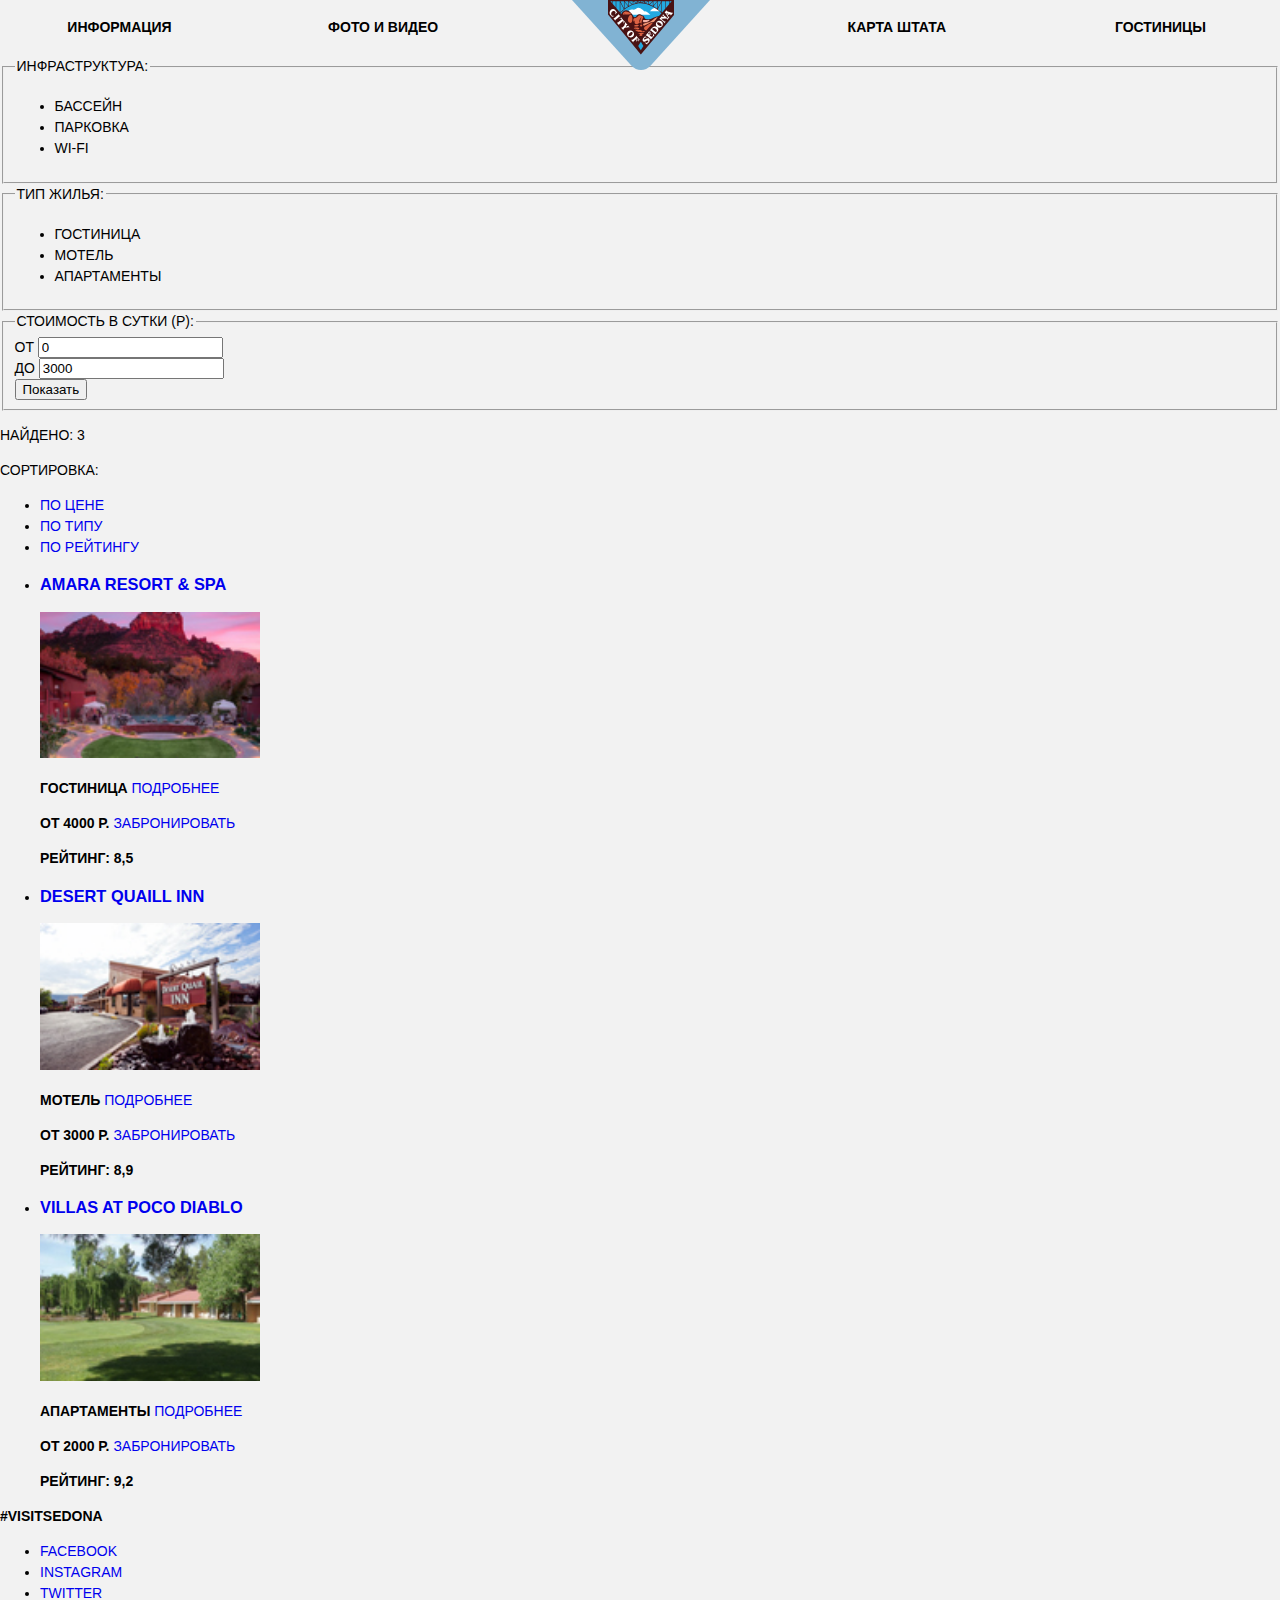
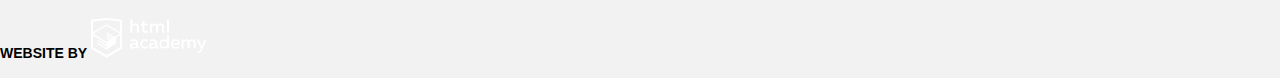
==== hotels.html @ 66eb5d00 "Начали вести историю" ====
<!DOCTYPE html>
<html lang="ru">
<head>
    <meta charset="UTF-8">
    <title>Гостиницы</title>
    <link href="css/style.css" rel="stylesheet">
</head>
<body>
    <header class="main-header">
        <nav class="main-navigation">
            <a class="main-header-logo" href="index.html">
                <img src="img/logo.svg" width="138" height="71" alt="Логотип Седоны">
            </a>
            <ul class="site-navigation">
                <li><a href="#">Информация</a></li>
                <li><a href="#">Фото и видео</a></li>
                <li><a href="#">Карта штата</a></li>
                <li><a href="#">Гостиницы</a></li>
            </ul>
        </nav>
    </header>
    <main>
        <section class="filter">
            <h2 class="visually-hidden">Фильтр</h2>
            <!--Здесь будет форма с фильтрами-->
            <form class="filter" method="get" action="https://echo.htmlacademy.ru">
                <fieldset>
                    <legend>Инфраструктура:</legend>
                    <ul>
                        <li class="filter-option">
                            <input class="visually-hidden filter-input filter-input-checkbox" type="checkbox" name="swimming-pool" id="filter-swimming-pool" checked>
                            <label for="filter-swimming-pool">Бассейн</label>
                        </li>
                        <li class="filter-option">
                            <input class="visually-hidden filter-input filter-input-checkbox" type="checkbox" name="parking" id="filter-parking">
                            <label for="filter-parking">Парковка</label>
                        </li>
                        <li class="filter-option">
                            <input class="visually-hidden filter-input filter-input-checkbox" type="checkbox" name="wi-fi" id="filter-wi-fi">
                            <label for="filter-wi-fi">wi-fi</label>
                        </li>
                    </ul>
                </fieldset>
                <fieldset>
                    <legend>Тип жилья:</legend>
                    <ul>
                        <li class="filter-option">
                            <input class="visually-hidden filter-input filter-input-checkbox" type="checkbox" name="hotel" id="filter-hotel" checked>
                            <label for="filter-hotel">Гостиница</label>
                        </li>
                        <li class="filter-option">
                            <input class="visually-hidden filter-input filter-input-checkbox" type="checkbox" name="motel" id="filter-motel" checked>
                            <label for="filter-motel">Мотель</label>
                        </li>
                        <li class="filter-option">
                            <input class="visually-hidden filter-input filter-input-checkbox" type="checkbox" name="apartments" id="filter-apartments" checked>
                            <label for="filter-apartments">Апартаменты</label>
                        </li>
                    </ul>
                </fieldset>
                <fieldset>
                    <legend>Стоимость в сутки (Р):</legend>
                    <div class="range-filter">
                        <div class="price-controls">
                            <div class="price-min">
                                <label class="price-min-label" for="price-min">от</label>
                                <input class="price-min-input" name="price-min" id="price-min" type="number" value="0" step="100"
                                       placeholder="от 0">
                            </div>
                            <div class="price-max">
                                <label class="price-max-label" for="price-max">до</label>
                                <input class="price-max-input" name="price-max" id="price-max" type="number" value="3000" step="100"
                                       placeholder="до 3000">
                            </div>
                        </div>
                        <div class="range-controls">
                            <div class="scale">
                                <div class="bar"></div>
                            </div>
                            <div class="pin pin-min"></div>
                            <div class="pin pin-max"></div>
                        </div>
                    </div>
                    <button class="range-filter-btn" type="submit">Показать</button>

                </fieldset>
            </form>

        </section>
        <section class="hotels">
            <h2 class="visually-hidden">Список гостиниц</h2>
            <p>Найдено: 3</p>
            <p>Сортировка:</p>
            <ul class="sort-list">
                <li class="sorting-item sorting-item-current"><a href="#">По цене</a></li>
                <li class="sorting-item"><a href="#">По типу</a></li>
                <li class="sorting-item"><a href="#">По рейтингу</a></li>
            </ul>

            <a class="sorting-up"></a>
            <a class="sorting-down" href="#"></a>

            <ul class="hotels-list">
                <li class="hotels-item">
                    <h3>
                        <a href="hotels-item.html">Amara Resort & SPA</a>
                    </h3>

                    <p class="hotels-item-image">
                        <a href="hotels-item.html">
                            <img src="img/hotel-1.jpg" width="220" height="165"
                                 alt="Гостиница «Amara Resort & SPA»">
                        </a>
                    </p>

                    <p class="hotels-item-type">
                        <b>Гостиница</b>
                        <a class="button" href="#">Подробнее</a>
                    </p>

                    <p class="hotels-item-price">
                        <b>От 4000 Р.</b>
                        <a class="button" href="#">Забронировать</a>
                    </p>

                    <p class="rating">
                        <b>Рейтинг: 8,5</b>
                    </p>
                </li>
                <li class="hotels-item">
                    <h3>
                        <a href="search-item.html">Desert Quaill Inn</a>
                    </h3>

                    <p class="hotels-item-image">
                        <a href="hotels-item.html">
                            <img src="img/hotel-2.jpg" width="220" height="165"
                                 alt="Мотель «Desert Quaill Inn»">
                        </a>
                    </p>

                    <p class="hotels-item-type">
                        <b>Мотель</b>
                        <a class="button" href="#">Подробнее</a>
                    </p>

                    <p class="hotels-item-price">
                        <b>От 3000 Р.</b>
                        <a class="button" href="#">Забронировать</a>
                    </p>

                    <p class="rating">
                        <b>Рейтинг: 8,9</b>
                    </p>
                </li>
                <li class="hotels-item">
                    <h3>
                        <a href="search-item.html">Villas at Poco Diablo</a>
                    </h3>

                    <p class="hotels-item-image">
                        <a href="hotels-item.html">
                            <img src="img/hotel-3.jpg" width="220" height="165"
                                 alt="Апартаменты  «Villas at Poco Diablo»">
                        </a>
                    </p>

                    <p class="hotels-item-type">
                        <b>Апартаменты</b>
                        <a class="button" href="#">Подробнее</a>
                    </p>

                    <p class="hotels-item-price">
                        <b>От 2000 Р.</b>
                        <a class="button" href="#">Забронировать</a>
                    </p>

                    <p class="rating">
                        <b>Рейтинг: 9,2</b>
                    </p>
                </li>
            </ul>
        </section>
    </main>
    <footer class="main-footer">
        <p class="hash-tag">
            <b>#visitsedona</b>
        </p>

        <div class="footer-social">
            <ul>
                <li><a class="social-button" href="#">Facebook</a></li>
                <li><a class="social-button" href="#">Instagram</a></li>
                <li><a class="social-button" href="#">Twitter</a></li>
            </ul>
        </div>

        <p class="copyright">
        <b>Website by</b>
            <a href="https://htmlacademy.ru">
                <img src="img/htmlacademy.svg" width="115" height="40" alt="Логотип HTML Academy">
            </a>
        </p>
    </footer>
</body>
</html>
---- css/style.css ----
body {
    margin: 0;
    padding: 0;

    font-family: "PT Sans", Arial, sans-serif;
    font-size: 14px;
    line-height: 21px;
    font-weight: normal;
    color: #000000;
    text-transform: uppercase;

    background-color: #f2f2f2;
}

.visually-hidden {
    position: absolute;
    width: 1px;
    height: 1px;
    margin:-1px;
    border: 0;
    padding: 0;
    clip:rect(0 0 0 0);
    overflow:hidden;
}

a {
    text-decoration: none;
}

img {
    max-width: 100%;
    height: auto;
}

.wrapper {
    background-color: #ffffff;
    width: 1200px;
    margin: 0 auto;
    box-shadow: 0 5px 15px rgba(0, 1, 1, 0.2);
}

.main-header-logo {
     position: absolute;
     left: calc(50% - 68px);
 }

.site-navigation {
    margin: 0;
    padding: 0;

    display: flex;
    justify-content: space-between;

    list-style: none;
}

.site-navigation li {
    width: 239px;
    height: 56px;
    text-align: center;
    padding-top: 14px;
    box-sizing: border-box;
}

.site-navigation li:nth-child(2) {
    margin-right: 250px;
}

.site-navigation a {
    color: #000000;
    font-weight: bold;
    line-height: 26px;
}

.intro-description {
    background-image: url("../img/background.jpg");

    background-repeat: no-repeat;
    background-position: center -55px;
    text-align: center;
}

.intro-description img {
    margin-top: 75px;
    padding-bottom: 18px;
}

.polygon {
    margin-bottom: 60px;
    width: 1200px;
    height: 57px;

    background-image: url("../img/polygon.svg");
    background-size: cover;
}

.main-title {
    margin: 0;
    margin-bottom: 30px;
    font-size: 21px;
    line-height: 26px;
    font-weight: bold;
    text-align: center;
}

/*Списое преимуществ*/

.advantages-title {
    margin: 0;
    margin-bottom: 50px;

    line-height: 26px;
    text-align: center;
}

.advantages-list {
    margin: 0;
    padding: 0;
    color: #000000;
    list-style: none;
}

.advantages-list-main {
    color: #ffffff;
}

.advantages-list-wrapper {
    display: flex;
    height: 256px;
}

.advantages-list {
    margin-bottom: 50px;
    display: flex;
    flex-wrap: wrap;
}

.advantages-list h3 {
    margin: 0 0 25px;
    font-size: 21px;
}

.advantages-list-main-wrapper {
    box-sizing: border-box;
    padding: 45px;
    text-align: center;
    background-color: #81b3d2;
    width: 400px;
    min-height: 256px;
}

.number {
    display: block;
    margin-bottom: 23px;
}

.advantages-list-main-wrapper p {
    margin: 0;
}

.advantages-list-more {
    list-style: none;
    display: flex;
    color: #000000;
    margin: 0;
    padding: 0;
}

.advantages-list-more-item {
    margin-bottom: 70px;
    padding-top: 160px;
    width: 400px;

    text-align: center;
}

.accommodation {
    background-image: url("../img/accommodation.svg");
    background-repeat: no-repeat;
    background-position: center 60px;
}

.food {
    background-image: url("../img/food.svg");
    background-repeat: no-repeat;
    background-position: center 60px;
}

.souvenirs {
    background-image: url("../img/souvenirs.svg");
    background-repeat: no-repeat;
    background-position: center 60px;
}

.advantages-list-grey {
    padding-top: 45px;
    box-sizing: border-box;
    width: 400px;
    height: 256px;
    background-color: #eeeeee;
    text-align: center;
}

.advantages-list-grey p {
    margin: 0;
}

.booking {
    position: relative;
}

.booking-main-title {
    margin: 0;
    margin-bottom: 20px;
    font-size: 30px;
    line-height: 36px;
    text-align: center;
}

.booking-title {
    margin: 0;
    margin-bottom: 50px;
    text-align: center;
    line-height: 24px;
}

.booking-button {
    box-sizing: border-box;
    width: 568px;
    height: 85px;

    color: #ffffff;
    vertical-align: middle;
    font: inherit;
    font-size: 21px;
    line-height: 26px;
    font-weight: bold;
    text-transform: uppercase;

    border: none;
    background-color: #766357;
}

.form-wrapper {
    position: absolute;

}

.booking-form {
    width: 568px;
    height: 395px;
    background-color: #ffffff;
    margin: 0 auto;
}

.booking-item {
    margin: 0;
}

.footer {
    display: flex;
    justify-content: space-around;
    width: 100%;
    position: absolute;
    left: 0;
    bottom: 4px;
}

.footer-wrapper {
    position: relative;
}
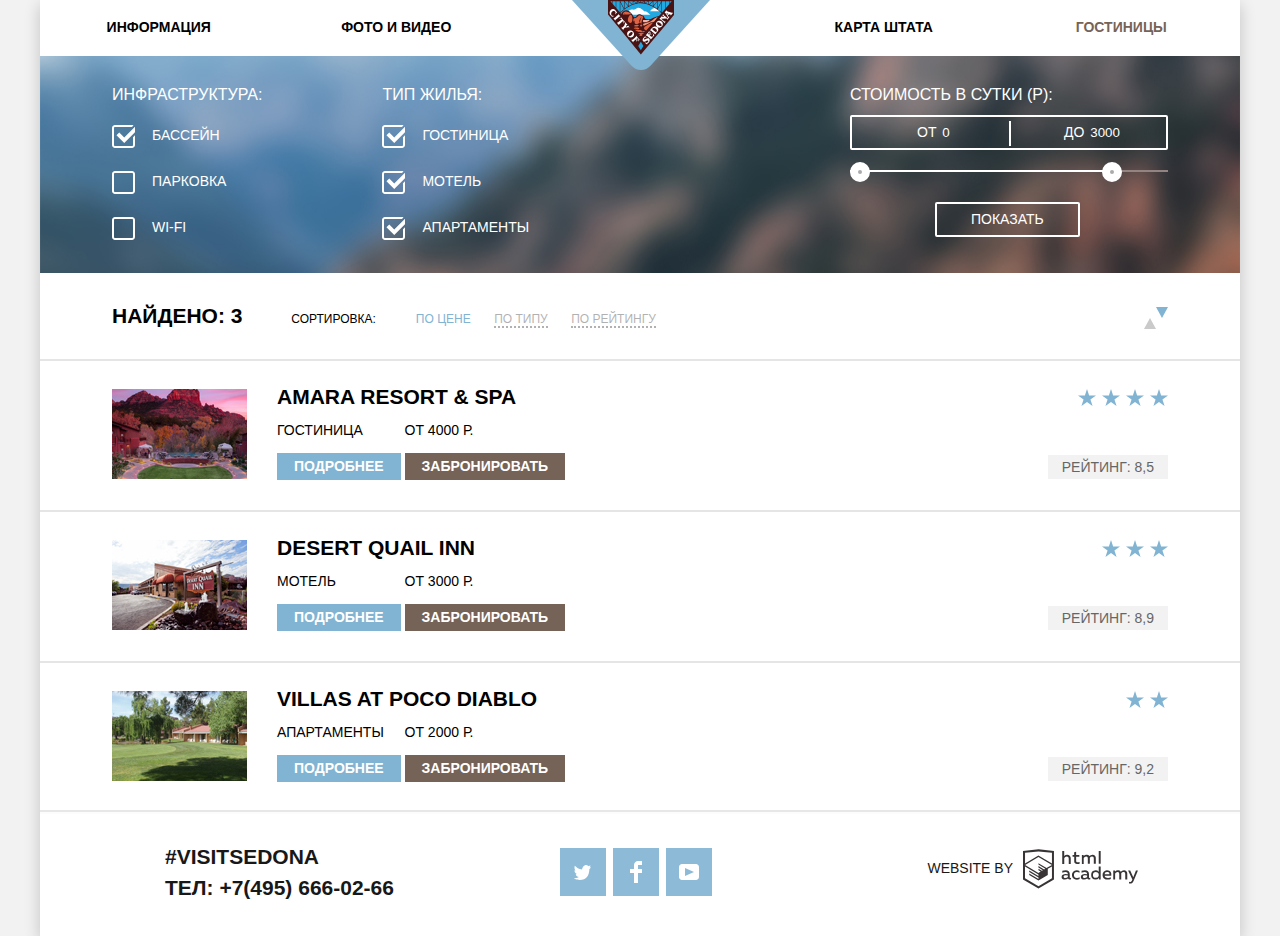
==== commit eeb5d820: "Добавила стили наведения, фокуса и активного состояния" ====
--- a/hotels.html
+++ b/hotels.html
@@ -5,202 +5,232 @@
     <title>Гостиницы</title>
     <link href="css/style.css" rel="stylesheet">
 </head>
-<body>
-    <header class="main-header">
-        <nav class="main-navigation">
-            <a class="main-header-logo" href="index.html">
-                <img src="img/logo.svg" width="138" height="71" alt="Логотип Седоны">
-            </a>
-            <ul class="site-navigation">
-                <li><a href="#">Информация</a></li>
-                <li><a href="#">Фото и видео</a></li>
-                <li><a href="#">Карта штата</a></li>
-                <li><a href="#">Гостиницы</a></li>
-            </ul>
-        </nav>
-    </header>
-    <main>
-        <section class="filter">
-            <h2 class="visually-hidden">Фильтр</h2>
-            <!--Здесь будет форма с фильтрами-->
-            <form class="filter" method="get" action="https://echo.htmlacademy.ru">
-                <fieldset>
-                    <legend>Инфраструктура:</legend>
-                    <ul>
-                        <li class="filter-option">
-                            <input class="visually-hidden filter-input filter-input-checkbox" type="checkbox" name="swimming-pool" id="filter-swimming-pool" checked>
-                            <label for="filter-swimming-pool">Бассейн</label>
-                        </li>
-                        <li class="filter-option">
-                            <input class="visually-hidden filter-input filter-input-checkbox" type="checkbox" name="parking" id="filter-parking">
-                            <label for="filter-parking">Парковка</label>
-                        </li>
-                        <li class="filter-option">
-                            <input class="visually-hidden filter-input filter-input-checkbox" type="checkbox" name="wi-fi" id="filter-wi-fi">
-                            <label for="filter-wi-fi">wi-fi</label>
-                        </li>
-                    </ul>
-                </fieldset>
-                <fieldset>
-                    <legend>Тип жилья:</legend>
-                    <ul>
-                        <li class="filter-option">
-                            <input class="visually-hidden filter-input filter-input-checkbox" type="checkbox" name="hotel" id="filter-hotel" checked>
-                            <label for="filter-hotel">Гостиница</label>
-                        </li>
-                        <li class="filter-option">
-                            <input class="visually-hidden filter-input filter-input-checkbox" type="checkbox" name="motel" id="filter-motel" checked>
-                            <label for="filter-motel">Мотель</label>
-                        </li>
-                        <li class="filter-option">
-                            <input class="visually-hidden filter-input filter-input-checkbox" type="checkbox" name="apartments" id="filter-apartments" checked>
-                            <label for="filter-apartments">Апартаменты</label>
-                        </li>
-                    </ul>
-                </fieldset>
-                <fieldset>
-                    <legend>Стоимость в сутки (Р):</legend>
-                    <div class="range-filter">
-                        <div class="price-controls">
-                            <div class="price-min">
-                                <label class="price-min-label" for="price-min">от</label>
-                                <input class="price-min-input" name="price-min" id="price-min" type="number" value="0" step="100"
-                                       placeholder="от 0">
-                            </div>
-                            <div class="price-max">
-                                <label class="price-max-label" for="price-max">до</label>
-                                <input class="price-max-input" name="price-max" id="price-max" type="number" value="3000" step="100"
-                                       placeholder="до 3000">
-                            </div>
-                        </div>
-                        <div class="range-controls">
-                            <div class="scale">
-                                <div class="bar"></div>
-                            </div>
-                            <div class="pin pin-min"></div>
-                            <div class="pin pin-max"></div>
-                        </div>
-                    </div>
-                    <button class="range-filter-btn" type="submit">Показать</button>
-
-                </fieldset>
-            </form>
-
-        </section>
-        <section class="hotels">
-            <h2 class="visually-hidden">Список гостиниц</h2>
-            <p>Найдено: 3</p>
-            <p>Сортировка:</p>
-            <ul class="sort-list">
-                <li class="sorting-item sorting-item-current"><a href="#">По цене</a></li>
-                <li class="sorting-item"><a href="#">По типу</a></li>
-                <li class="sorting-item"><a href="#">По рейтингу</a></li>
-            </ul>
-
-            <a class="sorting-up"></a>
-            <a class="sorting-down" href="#"></a>
-
-            <ul class="hotels-list">
-                <li class="hotels-item">
-                    <h3>
-                        <a href="hotels-item.html">Amara Resort & SPA</a>
-                    </h3>
-
-                    <p class="hotels-item-image">
-                        <a href="hotels-item.html">
-                            <img src="img/hotel-1.jpg" width="220" height="165"
-                                 alt="Гостиница «Amara Resort & SPA»">
+<body class="inner-page">
+    <div class="wrapper">
+        <header class="main-header">
+            <nav class="main-navigation">
+                <a href="index.html" class="main-header-logo">
+                    <img src="img/logo.svg" width="138" height="71" alt="Логотип Седоны">
+                </a>
+                <ul class="site-navigation">
+                    <li><a href="#">Информация</a></li>
+                    <li><a href="#">Фото и видео</a></li>
+                    <li><a href="#">Карта штата</a></li>
+                    <li><a href="hotels.html" class="current">Гостиницы</a></li>
+                </ul>
+            </nav>
+        </header>
+        <main>
+            <section class="filter">
+                <h2 class="visually-hidden">Фильтр</h2>
+                <form class="filter-form" method="get" action="https://echo.htmlacademy.ru">
+                    <fieldset class="fieldset infrastructure">
+                        <legend>Инфраструктура:</legend>
+                        <ul>
+                            <li class="filter-option">
+                                <input class="visually-hidden filter-input filter-input-checkbox" type="checkbox" name="swimming-pool" id="filter-swimming-pool" checked>
+                                <label for="filter-swimming-pool">Бассейн</label>
+                            </li>
+                            <li class="filter-option">
+                                <input class="visually-hidden filter-input filter-input-checkbox" type="checkbox" name="parking" id="filter-parking">
+                                <label for="filter-parking">Парковка</label>
+                            </li>
+                            <li class="filter-option">
+                                <input class="visually-hidden filter-input filter-input-checkbox" type="checkbox" name="wi-fi" id="filter-wi-fi">
+                                <label for="filter-wi-fi">wi-fi</label>
+                            </li>
+                        </ul>
+                    </fieldset>
+                    <fieldset class="fieldset accommodation-type">
+                        <legend>Тип жилья:</legend>
+                        <ul>
+                            <li class="filter-option">
+                                <input class="visually-hidden filter-input filter-input-checkbox" type="checkbox" name="hotel" id="filter-hotel" checked>
+                                <label for="filter-hotel">Гостиница</label>
+                            </li>
+                            <li class="filter-option">
+                                <input class="visually-hidden filter-input filter-input-checkbox" type="checkbox" name="motel" id="filter-motel" checked>
+                                <label for="filter-motel">Мотель</label>
+                            </li>
+                            <li class="filter-option">
+                                <input class="visually-hidden filter-input filter-input-checkbox" type="checkbox" name="apartments" id="filter-apartments" checked>
+                                <label for="filter-apartments">Апартаменты</label>
+                            </li>
+                        </ul>
+                    </fieldset>
+                    <fieldset class="fieldset cost">
+                        <legend>Стоимость в сутки (Р):</legend>
+                        <div class="range-filter">
+                            <div class="price-controls">
+                                <div class="price-min">
+                                    <label class="price-min-label" for="price-min">от</label>
+                                    <input class="price-min-input" name="price-min" id="price-min" type="text" value="0"
+                                           placeholder="от 0">
+                                </div>
+                                <div class="price-max">
+                                    <label class="price-max-label" for="price-max">до</label>
+                                    <input class="price-max-input" name="price-max" id="price-max" type="text" value="3000"
+                                           placeholder="до 3000">
+                                </div>
+                            </div>
+                            <div class="range-controls">
+                                <div class="scale"></div>
+                                <span class="pin pin-min"></span>
+                                <span class="pin pin-max"></span>
+                            </div>
+                        </div>
+                        <button class="range-filter-btn" type="submit">Показать</button>
+                    </fieldset>
+                </form>
+            </section>
+            <section class="hotels">
+                <div class="sorting-block">
+                    <h2 class="visually-hidden">Список гостиниц</h2>
+                    <p class="search-result">Найдено: 3</p>
+                    <div class="sorting">
+                        <p>Сортировка:</p>
+                        <ul class="sort-list">
+                            <li class="sorting-item sorting-item-current"><a href="#">По цене</a></li>
+                            <li class="sorting-item"><a href="#">По типу</a></li>
+                            <li class="sorting-item"><a href="#">По рейтингу</a></li>
+                        </ul>
+                    </div>
+                    <div class="arrows">
+                        <button class="sorting-button sorting-up"></button><button class="sorting-button sorting-down"></button>
+
+                    </div>
+                </div>
+
+                <ul class="hotels-list">
+                    <li class="hotels-item">
+                        <div class="hotel-info">
+                            <div class="hotels-item-image">
+                                <img src="img/hotel-1.jpg" width="135" height="90"
+                                     alt="Гостиница «Amara Resort & SPA»">
+                            </div>
+                            <div class="info">
+                                <h3>
+                                    <a href="#" class="hotels-item-name">Amara Resort & SPA</a>
+                                </h3>
+
+                                <p class="hotels-item-type">
+                                    <b>Гостиница</b>
+                                    <a class="button" href="#">Подробнее</a>
+                                </p>
+
+                                <p class="hotels-item-price">
+                                    <b>От 4000 Р.</b>
+                                    <a class="button" href="#">Забронировать</a>
+                                </p>
+                            </div>
+                        </div>
+
+                        <div class="rating">
+                            <div class="stars">
+                                <img src="img/star.svg" alt="Категория 4 звезды">
+                                <img src="img/star.svg" alt="">
+                                <img src="img/star.svg" alt="">
+                                <img src="img/star.svg" alt="">
+                            </div>
+                            <b>Рейтинг: 8,5</b>
+                        </div>
+                    </li>
+                    <li class="hotels-item">
+                        <div class="hotel-info">
+                            <div class="hotels-item-image">
+                                <img src="img/hotel-2.jpg" width="135" height="90"
+                                     alt="Мотель «Desert Quail Inn»">
+                            </div>
+                            <div class="info">
+                                <h3>
+                                    <a href="#" class="hotels-item-name">Desert Quail Inn</a>
+                                </h3>
+
+                                <p class="hotels-item-type">
+                                    <b>Мотель</b>
+                                    <a class="button" href="#">Подробнее</a>
+                                </p>
+
+                                <p class="hotels-item-price">
+                                    <b>От 3000 Р.</b>
+                                    <a class="button" href="#">Забронировать</a>
+                                </p>
+                            </div>
+                        </div>
+
+                        <div class="rating">
+                            <div class="stars">
+                                <img src="img/star.svg" alt="Категория 3 звезды">
+                                <img src="img/star.svg" alt="">
+                                <img src="img/star.svg" alt="">
+                            </div>
+                            <b>Рейтинг: 8,9</b>
+                        </div>
+                    </li>
+                    <li class="hotels-item">
+                        <div class="hotel-info">
+                            <div class="hotels-item-image">
+                                <img src="img/hotel-3.jpg" width="135" height="90"
+                                     alt="Апартаменты  «Villas at Poco Diablo»">
+                            </div>
+                            <div class="info">
+                                <h3>
+                                    <a href="#" class="hotels-item-name">Villas at Poco Diablo</a>
+                                </h3>
+
+                                <p class="hotels-item-type">
+                                    <b>Апартаменты</b>
+                                    <a class="button" href="#">Подробнее</a>
+                                </p>
+
+                                <p class="hotels-item-price">
+                                    <b>От 2000 Р.</b>
+                                    <a class="button" href="#">Забронировать</a>
+                                </p>
+                            </div>
+                        </div>
+
+                        <div class="rating">
+                            <div class="stars">
+                                <img src="img/star.svg" alt="Категория 2 звезды">
+                                <img src="img/star.svg" alt="">
+                            </div>
+                            <b>Рейтинг: 9,2</b>
+                        </div>
+                    </li>
+                </ul>
+            </section>
+        </main>
+        <div class="footer-container">
+            <footer class="footer">
+                <div class="footer-content">
+                    <div class="contacts">
+                        <p class="hash-tag">#visitsedona</p>
+                        <p>Тел: +7(495) 666-02-66</p>
+                    </div>
+                    <div class="footer-social">
+                        <ul>
+                            <li><a class="social-button" href="#">
+                                <img src="img/twitter.svg" alt="Twitter" width="17" height="15">
+                            </a></li>
+                            <li><a class="social-button" href="#">
+                                <img src="img/facebook.svg" alt="Facebook" width="12" height="22">
+                            </a></li>
+                            <li><a class="social-button" href="#"><span class="visually-hidden">Twitter</span>
+                                <img src="img/youtube.svg" width="20" height="16" alt="YouTube">
+                            </a></li>
+                        </ul>
+                    </div>
+
+                    <div class="copyright">
+                        <p>Website by</p>
+                        <a href="https://htmlacademy.ru"class="academy-logo">
+                            <svg xmlns="http://www.w3.org/2000/svg" viewBox="0 0 108.08 36.85"><path d="M44.61,26.88a2,2,0,0,0,.55-0.1v1.33a3.25,3.25,0,0,1-1.18.21,1.67,1.67,0,0,1-1.67-1,4.84,4.84,0,0,1-3.14,1.08c-1.51,0-2.91-.83-2.91-2.55,0-2.13,2-2.79,3.71-2.79a11.08,11.08,0,0,1,2.17.25v-0.3c0-1-.76-1.77-2.19-1.77a7.42,7.42,0,0,0-3,.64v-1.7a10.21,10.21,0,0,1,3.19-.55c2.36,0,3.81,1.12,3.81,3.65v3a0.54,0.54,0,0,0,.49.59h0.17Zm-6.44-1.13A1.35,1.35,0,0,0,39.63,27h0.11a3.39,3.39,0,0,0,2.41-1V24.58a9.72,9.72,0,0,0-1.81-.21c-1,0-2.16.33-2.16,1.38h0Zm12.36-6.11a5,5,0,0,1,2.57.64V22a4.08,4.08,0,0,0-2.3-.7,2.75,2.75,0,1,0,0,5.49,5,5,0,0,0,2.43-.64v1.71a6.27,6.27,0,0,1-2.76.57A4.21,4.21,0,0,1,46,24.51q0-.21,0-0.41a4.32,4.32,0,0,1,4.18-4.46h0.38Zm12.17,7.24a2,2,0,0,0,.55-0.1v1.33a3.25,3.25,0,0,1-1.18.21,1.67,1.67,0,0,1-1.67-1,4.84,4.84,0,0,1-3.14,1.08c-1.51,0-2.91-.83-2.91-2.55,0-2.13,2-2.79,3.71-2.79a11.08,11.08,0,0,1,2.17.25v-0.3c0-1-.76-1.77-2.19-1.77a7.42,7.42,0,0,0-3,.64v-1.7a10.21,10.21,0,0,1,3.19-.55c2.36,0,3.81,1.12,3.81,3.65v3a0.54,0.54,0,0,0,.49.59h0.17Zm-6.44-1.13A1.35,1.35,0,0,0,57.73,27h0.11a3.39,3.39,0,0,0,2.41-1V24.58a9.72,9.72,0,0,0-1.81-.21c-1.06,0-2.16.33-2.16,1.38h0ZM73,16V28.2H71.35V26.88a3.88,3.88,0,0,1-3.19,1.54,4.4,4.4,0,0,1,0-8.78,3.81,3.81,0,0,1,3,1.3V16H73Zm-4.53,5.22a2.76,2.76,0,1,0,0,5.52A2.86,2.86,0,0,0,71.15,25V23A2.91,2.91,0,0,0,68.49,21.27ZM79,19.64c3.31,0,4.46,2.68,3.92,5.09H76.7c0.21,1.5,1.67,2.11,3.19,2.11a6.11,6.11,0,0,0,2.64-.59v1.6a7.14,7.14,0,0,1-3,.57C77,28.42,74.78,27,74.78,24a4.18,4.18,0,0,1,4-4.39H79Zm0.09,1.54a2.28,2.28,0,0,0-2.44,2.1v0.06H81.3A2,2,0,0,0,79.13,21.18Zm5.73,7V19.87h1.65v1a3.81,3.81,0,0,1,2.78-1.27A2.86,2.86,0,0,1,91.89,21a4.12,4.12,0,0,1,2.91-1.33A3.06,3.06,0,0,1,98,23V28.2h-1.9V23.05a1.59,1.59,0,0,0-1.42-1.75H94.42a2.8,2.8,0,0,0-2.07,1.12V28.2h-1.9V23.05A1.59,1.59,0,0,0,89,21.31H88.8a3,3,0,0,0-2.21,1.29v5.63H84.86Zm21.31-8.33h1.9l-3.91,9.46c-0.9,2.17-2.09,2.86-3.35,2.86a4.76,4.76,0,0,1-1.1-.14V30.46a2.86,2.86,0,0,0,.85.12c0.9,0,1.58-.64,2.07-1.9l0.17-.42-4-8.4h2l2.86,6.29ZM38.73,1.46V6.22a3.81,3.81,0,0,1,2.7-1.14,3.25,3.25,0,0,1,3.44,3.4v5.15H43V8.72a1.81,1.81,0,0,0-1.61-2h-0.3a2.93,2.93,0,0,0-2.32,1.39v5.52h-1.9V1.46h1.9ZM49.94,2.31v3h3V6.91h-3v3.81c0,1.1.5,1.46,1.58,1.46a4.49,4.49,0,0,0,1.69-.33v1.6A6.8,6.8,0,0,1,51,13.8a2.55,2.55,0,0,1-2.86-2.74V6.89H46.58V5.26h1.5V2.74Zm5.4,11.31V5.28H57v1A3.81,3.81,0,0,1,59.77,5a2.86,2.86,0,0,1,2.6,1.33A4.12,4.12,0,0,1,65.28,5,3.06,3.06,0,0,1,68.44,8.4v5.21h-1.9V8.46a1.59,1.59,0,0,0-1.42-1.75H64.89a2.8,2.8,0,0,0-2.07,1.12v5.78h-1.9V8.46A1.59,1.59,0,0,0,59.5,6.71H59.27A3,3,0,0,0,57.06,8v5.63H55.34ZM71.17,1.45H73V13.6H71.17V1.45ZM14.71,0H14.55L0,1.54V28.21l14.55,8.66,14.55-8.66V1.54Zm12.5,27.1L14.55,34.64,1.9,27.12V16.18l12.59,7.5V25L5.86,19.9v1.31l8.68,5.21v1.39L5.87,22.65V24l8.68,5.21,8.75-5.24V18.31L27.2,16V27.12Zm0-12.53-3.48,2-1.6,1L14.51,13v1.31L21,18.23H21l-0.14.09-1,.54-5.37-3.2V17l4.24,2.52-1,.67-3.2-1.9v1.31l2.1,1.24L14.5,22.1,2,14.65,14.51,7.11Zm0-1.32L14.49,5.76,1.91,13.25v-10L14.56,1.92,27.21,3.25v10h0Z" transform="translate(0 -0.02)" fill="#231f20"/></svg>
                         </a>
-                    </p>
-
-                    <p class="hotels-item-type">
-                        <b>Гостиница</b>
-                        <a class="button" href="#">Подробнее</a>
-                    </p>
-
-                    <p class="hotels-item-price">
-                        <b>От 4000 Р.</b>
-                        <a class="button" href="#">Забронировать</a>
-                    </p>
-
-                    <p class="rating">
-                        <b>Рейтинг: 8,5</b>
-                    </p>
-                </li>
-                <li class="hotels-item">
-                    <h3>
-                        <a href="search-item.html">Desert Quaill Inn</a>
-                    </h3>
-
-                    <p class="hotels-item-image">
-                        <a href="hotels-item.html">
-                            <img src="img/hotel-2.jpg" width="220" height="165"
-                                 alt="Мотель «Desert Quaill Inn»">
-                        </a>
-                    </p>
-
-                    <p class="hotels-item-type">
-                        <b>Мотель</b>
-                        <a class="button" href="#">Подробнее</a>
-                    </p>
-
-                    <p class="hotels-item-price">
-                        <b>От 3000 Р.</b>
-                        <a class="button" href="#">Забронировать</a>
-                    </p>
-
-                    <p class="rating">
-                        <b>Рейтинг: 8,9</b>
-                    </p>
-                </li>
-                <li class="hotels-item">
-                    <h3>
-                        <a href="search-item.html">Villas at Poco Diablo</a>
-                    </h3>
-
-                    <p class="hotels-item-image">
-                        <a href="hotels-item.html">
-                            <img src="img/hotel-3.jpg" width="220" height="165"
-                                 alt="Апартаменты  «Villas at Poco Diablo»">
-                        </a>
-                    </p>
-
-                    <p class="hotels-item-type">
-                        <b>Апартаменты</b>
-                        <a class="button" href="#">Подробнее</a>
-                    </p>
-
-                    <p class="hotels-item-price">
-                        <b>От 2000 Р.</b>
-                        <a class="button" href="#">Забронировать</a>
-                    </p>
-
-                    <p class="rating">
-                        <b>Рейтинг: 9,2</b>
-                    </p>
-                </li>
-            </ul>
-        </section>
-    </main>
-    <footer class="main-footer">
-        <p class="hash-tag">
-            <b>#visitsedona</b>
-        </p>
-
-        <div class="footer-social">
-            <ul>
-                <li><a class="social-button" href="#">Facebook</a></li>
-                <li><a class="social-button" href="#">Instagram</a></li>
-                <li><a class="social-button" href="#">Twitter</a></li>
-            </ul>
+                    </div>
+                </div>
+            </footer>
         </div>
-
-        <p class="copyright">
-        <b>Website by</b>
-            <a href="https://htmlacademy.ru">
-                <img src="img/htmlacademy.svg" width="115" height="40" alt="Логотип HTML Academy">
-            </a>
-        </p>
-    </footer>
+    </div>
 </body>
-</html>+</html>
--- a/css/style.css
+++ b/css/style.css
@@ -1,4 +1,5 @@
 body {
+    box-sizing: border-box;
     margin: 0;
     padding: 0;
 
@@ -25,6 +26,7 @@
 
 a {
     text-decoration: none;
+    color: #000000;
 }
 
 img {
@@ -62,6 +64,11 @@
     box-sizing: border-box;
 }
 
+.site-navigation a:hover,
+.site-navigation a:focus {
+    color: #81b3d2;
+}
+
 .site-navigation li:nth-child(2) {
     margin-right: 250px;
 }
@@ -95,8 +102,7 @@
 }
 
 .main-title {
-    margin: 0;
-    margin-bottom: 30px;
+    margin: 0 0 30px;
     font-size: 21px;
     line-height: 26px;
     font-weight: bold;
@@ -106,8 +112,7 @@
 /*Списое преимуществ*/
 
 .advantages-title {
-    margin: 0;
-    margin-bottom: 50px;
+    margin: 0 0 50px;
 
     line-height: 26px;
     text-align: center;
@@ -210,23 +215,23 @@
 }
 
 .booking-main-title {
-    margin: 0;
-    margin-bottom: 20px;
+    margin: 0 0 20px;
     font-size: 30px;
     line-height: 36px;
     text-align: center;
 }
 
 .booking-title {
-    margin: 0;
-    margin-bottom: 50px;
+    margin: 0 0 50px;
     text-align: center;
     line-height: 24px;
 }
 
 .booking-button {
+    display: block;
+    margin: 0 auto;
     box-sizing: border-box;
-    width: 568px;
+    width: 565px;
     height: 85px;
 
     color: #ffffff;
@@ -241,31 +246,703 @@
     background-color: #766357;
 }
 
-.form-wrapper {
-    position: absolute;
-
-}
-
-.booking-form {
-    width: 568px;
+.booking-button:hover,
+.booking-button:focus {
+    background-color: #604e43;
+}
+
+.booking-button:active {
+    color: rgba(255,255,255,.3);
+    background-color: #503e33;
+}
+
+.search-form {
+    width: 565px;
     height: 395px;
+    position: absolute;
+    left: 50%;
+    margin-left: -282px;
     background-color: #ffffff;
+}
+
+.search {
     margin: 0 auto;
+    padding-top: 25px;
+    width: 460px;
 }
 
 .booking-item {
-    margin: 0;
+    position: relative;
+    display: flex;
+    justify-content: space-between;
+    margin: 30px 0 0;
+}
+
+.booking-item label {
+    width: 112px;
+    padding-top: 8px;
+    line-height: 26px;
+    font-weight: bold;
+}
+
+.booking-item input {
+    display: block;
+    padding-left: 10px;
+    font: inherit;
+    text-transform: uppercase;
+    font-weight: bold;
+    background-color: #f2f2f2;
+    border: none;
+}
+
+.booking-item input:hover {
+    background-color: #ebebeb;
+}
+
+.booking-item input:focus {
+    background-color: #ffffff;
+    outline: 2px solid #e5e5e5;
+}
+
+.booking-item input::-webkit-input-placeholder{
+    color: #000000;
+}
+
+.date input {
+    box-sizing: border-box;
+    width: 346px;
+    height: 38px;
+}
+
+.calendar {
+    position: absolute;
+    top: 5px;
+    left: 430px;
+    width: 21px;
+    height: 22px;
+    fill: #a9a9a9;
+}
+
+.calendar:hover,
+.calendar:focus {
+    fill: #000000;
+}
+
+.calendar:active {
+    fill: #81b3d2;
+}
+
+.guests {
+    width: 100%;
+    display: flex;
+    justify-content: space-between;
+}
+
+.guests input {
+    width: 112px;
+    text-align: center;
+}
+
+.adults {
+    width: 230px;
+}
+
+.children {
+    width: 180px;
+}
+
+.guests input {
+    box-sizing: border-box;
+    padding: 0;
+    width: 115px;
+    height: 38px;
+}
+
+.guest-button {
+    position: relative;
+    width: 11px;
+    height: 11px;
+    border: none;
+    background-color: transparent;
+}
+
+.adults .guest-remove {
+    position: absolute;
+    top: 13px;
+    left: 125px;
+}
+
+.guest-remove::before {
+    content: "";
+    position: absolute;
+    top: 4px;
+    left: 0;
+    width: 11px;
+    height: 3px;
+    background-color: #a9a9a9;
+}
+
+.guest-remove:hover::before,
+.guest-add:hover::before,
+.guest-add:hover::after,
+.guest-remove:focus::before,
+.guest-add:focus::before,
+.guest-add:focus::after{
+    background-color: #000000;
+}
+
+.guest-remove:active::before,
+.guest-add:active::before,
+.guest-add:active::after {
+    background-color: #81b3d2;
+}
+
+.adults .guest-add {
+    position: absolute;
+    top: 13px;
+    left: 200px;
+}
+
+.children .guest-remove {
+    position: absolute;
+    top: 13px;
+    left: 75px;
+}
+
+.children .guest-add {
+    position: absolute;
+    top: 13px;
+    left: 150px;
+}
+
+.guest-add::before {
+    content: "";
+    position: absolute;
+    top: 4px;
+    left: 0;
+    width: 11px;
+    height: 3px;
+    background-color: #a9a9a9;
+}
+
+.guest-add::after {
+    content: "";
+    position: absolute;
+    top: 4px;
+    left: 0;
+    width: 11px;
+    height: 3px;
+    background-color: #a9a9a9;
+    transform: rotate(90deg);
+}
+
+.search-button {
+    width: 100%;
+    height: 60px;
+    margin-top: 53px;
+
+    font: inherit;
+    font-size: 21px;
+    line-height: 26px;
+    font-weight: bold;
+    text-transform: uppercase;
+    color: #ffffff;
+
+    border: none;
+    background-color: #81b3d2;
+}
+
+.search-button:hover,
+.search-button:focus {
+    background-color: #669ec0;
+}
+
+.search-button:active {
+    background-color: #669ec0;
+    color: rgba(255,255,255,.3);
+}
+
+.footer-container {
+    position: relative;
 }
 
 .footer {
-    display: flex;
-    justify-content: space-around;
     width: 100%;
     position: absolute;
     left: 0;
     bottom: 4px;
-}
-
-.footer-wrapper {
+
+    background-color: #ffffff;
+    opacity: 90%;
+}
+
+.footer-content {
+    margin-right: 102px;
+    margin-left: 125px;
+    display: flex;
+    justify-content: space-between;
+    align-items: center;
+    width: 973px;
+    min-height: 120px;
+}
+
+.footer-social ul {
+    margin: 0;
+    padding: 0;
+    display: flex;
+    justify-content: space-between;
+    align-items: center;
+    width: 152px;
+    list-style: none;
+}
+
+.contacts {
+    font-size: 21px;
+    line-height: 26px;
+    font-weight: bold;
+}
+
+.contacts p {
+    margin: 0;
+}
+
+.contacts .hash-tag {
+    margin-bottom: 5px;
+}
+
+.social-button {
+    width: 46px;
+    height: 48px;
+    background-color: #81b3d2;
+    display: flex;
+    align-items: center;
+    justify-content: center;
+}
+
+.social-button:hover,
+.social-button:focus {
+    background-color: #669ec0;
+}
+
+.social-button:active {
+    background-color: #5496bd;
+}
+
+.copyright {
+    margin-left: 50px;
+    display: flex;
+    flex-direction: row;
+    align-items: center;
+}
+
+.copyright p {
+    margin: 0;
+}
+
+.copyright svg {
+    width: 115px;
+    height: 40px;
+}
+
+.academy-logo:hover path,
+.academy-logo:focus path {
+    fill: #81b3d2;
+}
+
+.academy-logo:active path {
+    fill: #bdbbbc;
+}
+
+.copyright p {
+    margin-right: 10px;
+    margin-bottom: 7px;
+}
+
+/* Внутренняя страница*/
+
+.site-navigation .current {
+    color: #766357;
+}
+
+.filter {
+    background-image: url("../img/filter-background.jpg");
+    background-position: center;
+    height: 217px;
+
+    color: #ffffff;
+}
+
+.filter legend {
+    padding: 0;
+    margin-bottom: 20px;
+    font-size: 16px;
+}
+
+.filter-form {
+    padding-top: 28px;
+    display: flex;
+    width: 1056px;
+    margin: 0 auto;
+}
+
+.fieldset {
+    border: none;
+    margin: 0;
+    padding: 0;
+}
+
+.infrastructure {
+    margin-right: 120px;
+}
+
+.filter ul {
+    list-style: none;
+    margin: 0;
+    padding: 0;
+}
+
+.filter-option {
+    margin-bottom: 25px;
+    margin-left: 40px;
+}
+
+.filter-option input+label {
+    cursor: pointer;
+}
+
+.filter-input-checkbox:checked+label::before {
+    content: "";
+    position: absolute;
+    margin-left: -40px;
+    width: 23px;
+    height: 23px;
+    background-image: url("../img/checkbox-on.svg");
+    background-repeat: no-repeat;
+}
+
+.filter-input-checkbox:checked:disabled+label::before {
+    cursor: default;
+    opacity: 0.3;
+}
+
+.filter-input-checkbox+label::before {
+    content: "";
+    position: absolute;
+    margin-left: -40px;
+    width: 23px;
+    height: 23px;
+    background-image: url("../img/checkbox-off.svg");
+    background-repeat: no-repeat;
+}
+
+.filter-input-checkbox:disabled+label::before,
+.filter-input-checkbox:disabled+label {
+    cursor: default;
+    opacity: 0.3;
+}
+
+.search-result {
+    display: inline-block;
+    margin: 0;
+    margin-right: 45px;
+    font-size: 21px;
+    line-height: 26px;
+    font-weight: bold;
+}
+
+.cost {
+ margin-left: auto;
+}
+
+.cost legend {
+    margin-bottom: 10px;
+}
+
+.price-controls {
+    margin-bottom: 20px;
+    padding: 5px 0;
     position: relative;
+    display: flex;
+    border: 2px solid #ffffff;
+    border-radius: 2px;
+}
+
+.price-controls::after {
+    content: "";
+    position: absolute;
+    top: 4px;
+    left: 50%;
+    width: 2px;
+    height: 25px;
+    background-color: #ffffff;
+}
+
+.price-max {
+    box-sizing: border-box;
+    width: 157px;
+    padding-left: 55px;
+}
+
+.price-min {
+    box-sizing: border-box;
+    width: 157px;
+    padding-left: 65px;
+}
+.price-controls input {
+    width: 30px;
+    border: none;
+    color: #ffffff;
+    background-color: transparent;
+    cursor: pointer;
+}
+
+.range-controls {
+    position: relative;
+    margin-bottom: 30px;
+    height: 2px;
+    background-color: #938482;
+}
+
+.scale {
+    width: 80%;
+    height: 2px;
+    background-color: #ffffff;
+}
+
+.pin {
+    position: absolute;
+    top: -8px;
+    width: 4px;
+    height: 4px;
+    background-color: #ababab;
+    border: 8px solid #ffffff;
+    border-radius: 50%;
+    cursor: pointer;
+}
+
+.pin:focus,
+.pin:hover {
+    top: -10px;
+    width: 5px;
+    height: 5px;
+    border: 10px solid #ffffff;
+
+}
+
+.pin-max {
+    left: 252px;
+}
+
+.range-filter-btn {
+    margin-left: 85px;
+    padding: 5px 34px;
+    border: 2px solid #ffffff;
+    border-radius: 2px;
+
+    font: inherit;
+    text-transform: uppercase;
+    color: #ffffff;
+    background-color: transparent;
+    cursor: pointer;
+}
+
+.range-filter-btn:hover,
+.range-filter-btn:focus{
+    background-color: #ffffff;
+    color: #000000;
+}
+
+.sorting-block {
+    padding-top: 30px;
+    padding-bottom: 30px;
+    padding-right: 72px;
+    padding-left: 72px;
+    border-bottom: 2px solid #e5e5e5;
+}
+
+.sorting {
+    display: inline-flex;
+    font-size: 12px;
+    line-height: 18px;
+}
+
+.sorting p {
+    margin: 0;
+    margin-right: 40px;
+}
+
+.sort-list {
+    display: flex;
+    width: 240px;
+    margin: 0;
+    padding: 0;
+    justify-content: space-between;
+    list-style: none;
+}
+
+.sort-list a {
+    border-bottom: 2px dotted #000000;
+    text-decoration: none;
+    color: #000000;
+    opacity: 30%;
+}
+
+.sort-list a:hover,
+.sort-list a:focus {
+    color: #81b3d2;
+    border-bottom: 2px dotted #81b3d2;
+    opacity: unset;
+}
+
+.sort-list a:active {
+    border-bottom: 2px dotted #000000;
+    color: #000000;
+    opacity: unset;
+}
+
+.sorting-item-current a {
+    border: none;
+    color: #81b3d2;
+    opacity: 100%;
+}
+
+.arrows {
+    display: inline-block;
+    float: right;
+}
+
+.sorting-button {
+    background-color: transparent;
+    padding: 0;
+}
+
+.sorting-down {
+    border: 6px solid transparent;
+    border-top: 11px solid #81b3d2;
+}
+
+.sorting-up {
+    border: 6px solid transparent;
+    border-bottom: 11px solid #cacaca;
+}
+
+.hotels-list {
+    list-style: none;
+    margin: 0;
+    padding: 0;
+}
+
+.hotels-item {
+    padding-top: 23px;
+    padding-left: 72px;
+    padding-bottom: 30px;
+    padding-right: 72px;
+    border-bottom: 2px solid #e5e5e5;
+    display: flex;
+    justify-content: space-between;
+}
+
+.hotels-item-image {
+    margin-right: 30px;
+}
+
+
+.hotels-item-image img {
+    margin-top: 5px;
+    display: block;
+}
+
+.hotel-info {
+    display: flex;
+}
+
+.info h3 {
+    margin: 0;
+    margin-bottom: 10px;
+    font-size: 21px;
+    line-height: 26px;
+}
+
+.hotels-item-name:hover,
+.hotels-item-name:focus {
+    color: #81b3d2;
+}
+
+.hotels-item-name:active {
+    color: rgba(0,0,0,.3);
+}
+
+.info b {
+    font-weight: normal;
+    margin-bottom: 12px;
+}
+
+.hotels-item-type {
+    margin: 0;
+    display: inline-flex;
+    flex-direction: column;
+}
+
+.hotels-item-type .button:hover,
+.hotels-item-type .button:focus {
+    background-color: #669ec0;
+}
+
+.hotels-item-type .button:active {
+    background-color: #669ec0;
+    color: rgba(255,255,255,.3);
+}
+
+.hotels-item-price {
+    margin: 0;
+    display: inline-flex;
+    flex-direction: column;
+}
+
+.stars {
+    margin-top: 5px;
+    margin-bottom: 45px;
+    text-align: right;
+}
+
+.stars img {
+    margin-left: 2px
+}
+
+.rating b {
+    padding: 4px 14px;
+    font-weight: normal;
+    color: #666666;
+    background-color: #f2f2f2;
+}
+
+.button {
+    padding: 3px 17px ;
+    color: #ffffff;
+    font-weight: bold;
+    background-color: #81b3d2;
+}
+
+
+.hotels-item-price .button {
+    background-color: #766357;
+}
+
+.hotels-item-price .button:hover,
+.hotels-item-price .button:focus {
+    background-color: #604e43;
+}
+
+.hotels-item-price .button:active {
+    color: rgba(255,255,255,.3);
+    background-color: #503e33;
+}
+
+.inner-page .footer {
+    position: relative;
+    border-top: 2px solid #e5e5e5;
+}
+
+.form-close {
+    display: none;
 }